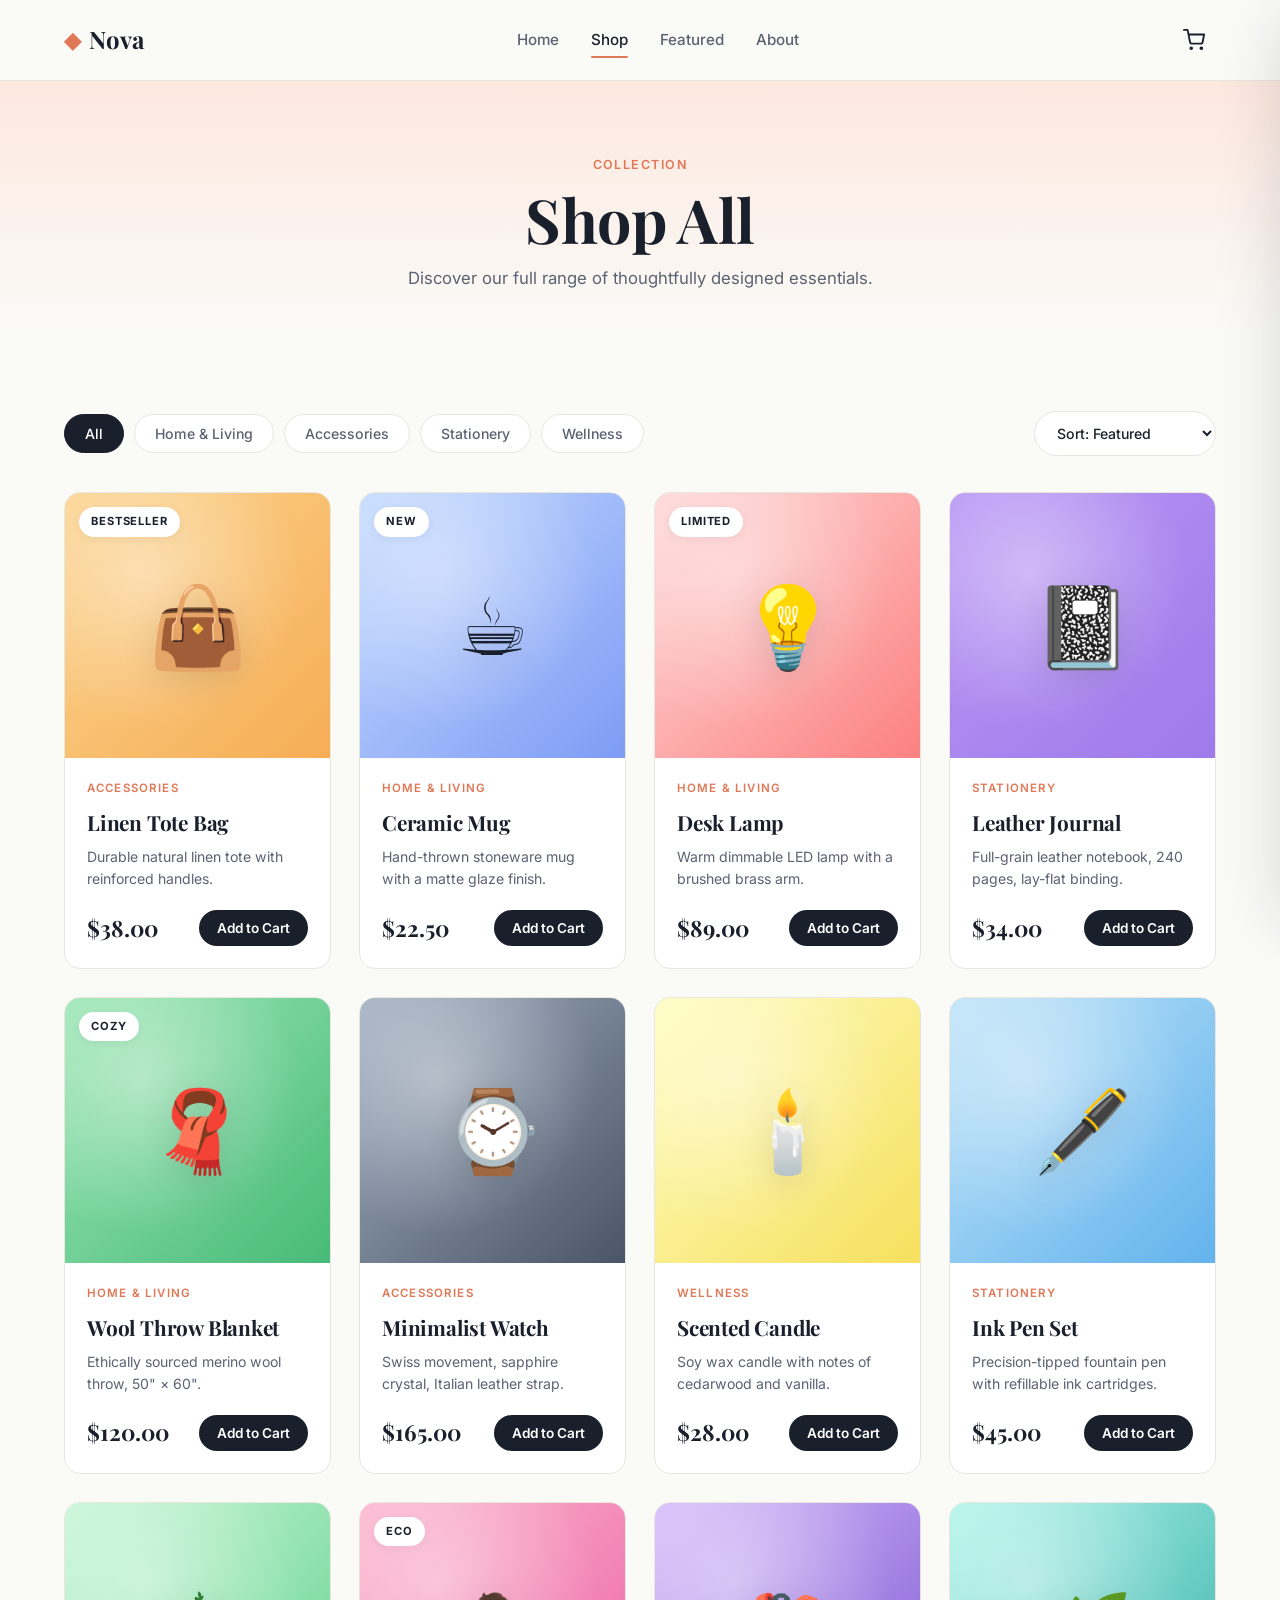
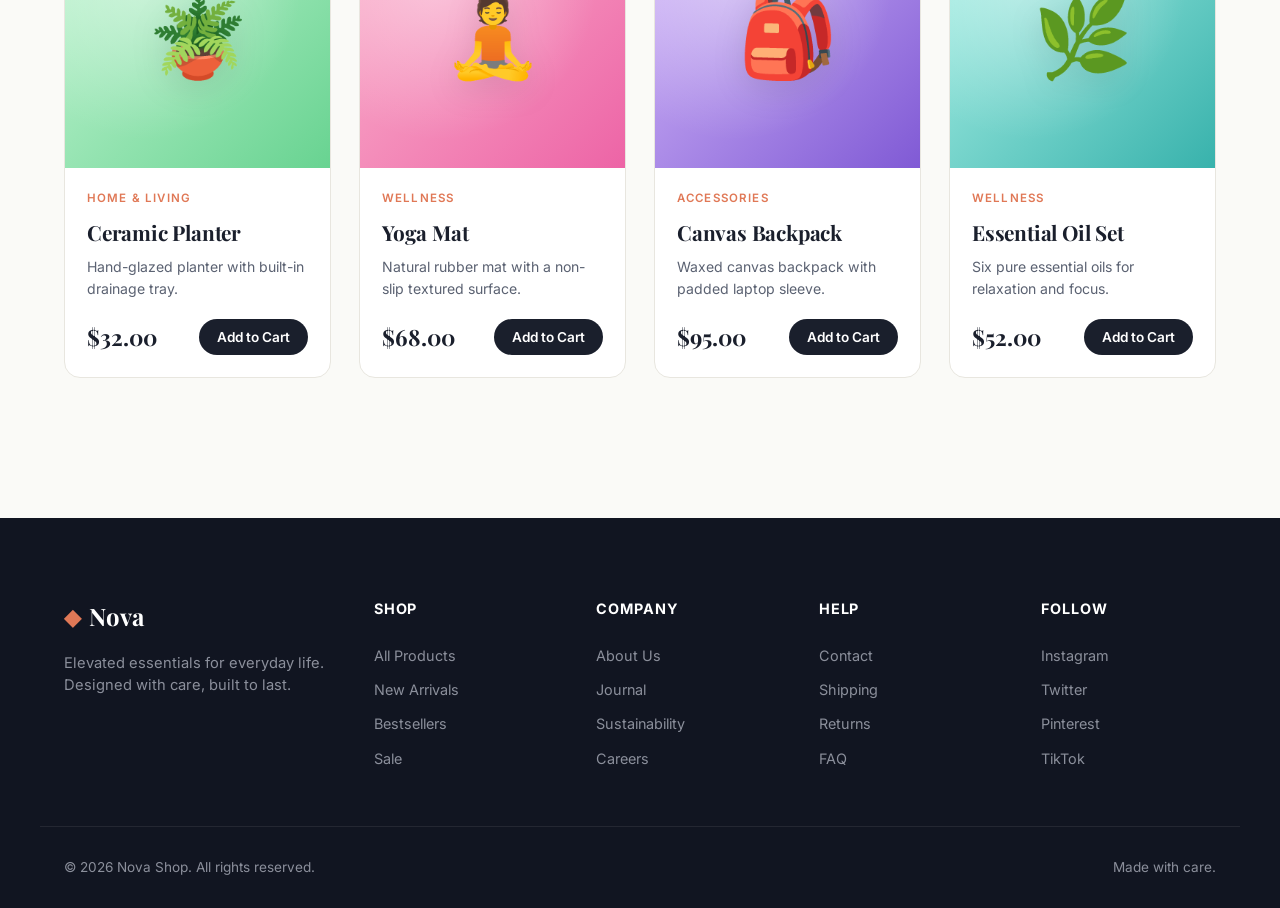
==== shop.html @ bc7efca9 "Add modern e-commerce shop site (Nova) Vanilla HTML/CSS/JS shop with homepage (hero + featured produ" ====
<!DOCTYPE html>
<html lang="en">
<head>
  <meta charset="UTF-8" />
  <meta name="viewport" content="width=device-width, initial-scale=1.0" />
  <title>Shop — Nova</title>
  <meta name="description" content="Browse the full Nova collection." />
  <link rel="stylesheet" href="css/style.css" />
  <link rel="preconnect" href="https://fonts.googleapis.com" />
  <link rel="preconnect" href="https://fonts.gstatic.com" crossorigin />
  <link href="https://fonts.googleapis.com/css2?family=Inter:wght@400;500;600;700;800&family=Playfair+Display:wght@600;700&display=swap" rel="stylesheet" />
</head>
<body>
  <header class="navbar">
    <div class="container nav-inner">
      <a href="index.html" class="logo">
        <span class="logo-mark">◆</span> Nova
      </a>
      <nav class="nav-links" id="navLinks">
        <a href="index.html">Home</a>
        <a href="shop.html" class="active">Shop</a>
        <a href="index.html#featured">Featured</a>
        <a href="index.html#about">About</a>
      </nav>
      <div class="nav-actions">
        <button class="icon-btn" id="cartToggle" aria-label="Open cart">
          <svg viewBox="0 0 24 24" width="22" height="22" fill="none" stroke="currentColor" stroke-width="2" stroke-linecap="round" stroke-linejoin="round">
            <circle cx="9" cy="21" r="1"></circle>
            <circle cx="20" cy="21" r="1"></circle>
            <path d="M1 1h4l2.7 13.4a2 2 0 0 0 2 1.6h9.7a2 2 0 0 0 2-1.6L23 6H6"></path>
          </svg>
          <span class="cart-count" id="cartCount">0</span>
        </button>
        <button class="icon-btn menu-btn" id="menuBtn" aria-label="Menu">
          <svg viewBox="0 0 24 24" width="22" height="22" fill="none" stroke="currentColor" stroke-width="2" stroke-linecap="round" stroke-linejoin="round">
            <line x1="3" y1="6" x2="21" y2="6"></line>
            <line x1="3" y1="12" x2="21" y2="12"></line>
            <line x1="3" y1="18" x2="21" y2="18"></line>
          </svg>
        </button>
      </div>
    </div>
  </header>

  <!-- Page header -->
  <section class="page-head">
    <div class="container">
      <span class="eyebrow">Collection</span>
      <h1>Shop All</h1>
      <p>Discover our full range of thoughtfully designed essentials.</p>
    </div>
  </section>

  <!-- Filters + products -->
  <section class="section">
    <div class="container">
      <div class="shop-toolbar">
        <div class="filters" id="filters">
          <button class="chip active" data-cat="all">All</button>
          <button class="chip" data-cat="Home & Living">Home & Living</button>
          <button class="chip" data-cat="Accessories">Accessories</button>
          <button class="chip" data-cat="Stationery">Stationery</button>
          <button class="chip" data-cat="Wellness">Wellness</button>
        </div>
        <select class="sort" id="sort">
          <option value="featured">Sort: Featured</option>
          <option value="price-asc">Price: Low to High</option>
          <option value="price-desc">Price: High to Low</option>
          <option value="name">Name: A → Z</option>
        </select>
      </div>
      <div class="product-grid" id="productGrid"></div>
    </div>
  </section>

  <!-- Footer -->
  <footer class="footer">
    <div class="container footer-inner">
      <div class="foot-brand">
        <a href="index.html" class="logo"><span class="logo-mark">◆</span> Nova</a>
        <p>Elevated essentials for everyday life. Designed with care, built to last.</p>
      </div>
      <div class="foot-col">
        <h4>Shop</h4>
        <a href="shop.html">All Products</a>
        <a href="shop.html">New Arrivals</a>
        <a href="shop.html">Bestsellers</a>
        <a href="shop.html">Sale</a>
      </div>
      <div class="foot-col">
        <h4>Company</h4>
        <a href="index.html#about">About Us</a>
        <a href="#">Journal</a>
        <a href="#">Sustainability</a>
        <a href="#">Careers</a>
      </div>
      <div class="foot-col">
        <h4>Help</h4>
        <a href="#">Contact</a>
        <a href="#">Shipping</a>
        <a href="#">Returns</a>
        <a href="#">FAQ</a>
      </div>
      <div class="foot-col">
        <h4>Follow</h4>
        <a href="#">Instagram</a>
        <a href="#">Twitter</a>
        <a href="#">Pinterest</a>
        <a href="#">TikTok</a>
      </div>
    </div>
    <div class="container foot-bottom">
      <span>© 2026 Nova Shop. All rights reserved.</span>
      <span>Made with care.</span>
    </div>
  </footer>

  <!-- Cart drawer -->
  <div class="cart-backdrop" id="cartBackdrop"></div>
  <aside class="cart-drawer" id="cartDrawer" aria-label="Shopping cart">
    <div class="cart-head">
      <h3>Your Cart</h3>
      <button class="icon-btn" id="cartClose" aria-label="Close cart">
        <svg viewBox="0 0 24 24" width="22" height="22" fill="none" stroke="currentColor" stroke-width="2" stroke-linecap="round" stroke-linejoin="round">
          <line x1="18" y1="6" x2="6" y2="18"></line>
          <line x1="6" y1="6" x2="18" y2="18"></line>
        </svg>
      </button>
    </div>
    <div class="cart-body" id="cartBody"></div>
    <div class="cart-foot">
      <div class="cart-total">
        <span>Subtotal</span>
        <strong id="cartTotal">$0.00</strong>
      </div>
      <button class="btn btn-primary full" id="checkoutBtn">Checkout</button>
    </div>
  </aside>

  <div class="toast" id="toast"></div>

  <script src="js/products.js"></script>
  <script src="js/app.js"></script>
</body>
</html>
---- css/style.css ----
/* ===== Reset & base ===== */
*, *::before, *::after { box-sizing: border-box; }
html { scroll-behavior: smooth; }
body {
  margin: 0;
  font-family: 'Inter', system-ui, -apple-system, 'Segoe UI', sans-serif;
  font-size: 16px;
  line-height: 1.55;
  color: var(--ink);
  background: var(--bg);
  -webkit-font-smoothing: antialiased;
}
img { max-width: 100%; display: block; }
a { color: inherit; text-decoration: none; }
button { font-family: inherit; cursor: pointer; border: none; background: none; color: inherit; }
h1, h2, h3, h4 { font-family: 'Playfair Display', serif; font-weight: 700; letter-spacing: -0.01em; margin: 0; }
h1 { font-size: clamp(2.2rem, 5vw, 3.8rem); line-height: 1.1; }
h2 { font-size: clamp(1.7rem, 3.5vw, 2.5rem); line-height: 1.15; }
h3 { font-size: 1.15rem; }
p { margin: 0; }

:root {
  --bg: #fafaf7;
  --bg-alt: #ffffff;
  --ink: #1a1f2c;
  --ink-2: #5b6272;
  --line: #e8e6df;
  --accent: #1a1f2c;
  --accent-2: #e07856;
  --accent-soft: #fde8df;
  --radius: 16px;
  --radius-sm: 10px;
  --shadow-sm: 0 2px 8px rgba(26, 31, 44, 0.06);
  --shadow-md: 0 10px 30px rgba(26, 31, 44, 0.08);
  --shadow-lg: 0 20px 60px rgba(26, 31, 44, 0.15);
  --container: 1200px;
}

.container {
  width: 100%;
  max-width: var(--container);
  margin: 0 auto;
  padding: 0 24px;
}

/* ===== Buttons ===== */
.btn {
  display: inline-flex;
  align-items: center;
  justify-content: center;
  gap: 8px;
  padding: 14px 26px;
  border-radius: 999px;
  font-weight: 600;
  font-size: 0.95rem;
  transition: transform .15s ease, background .2s ease, color .2s ease, box-shadow .2s ease;
  white-space: nowrap;
}
.btn.small { padding: 10px 18px; font-size: 0.85rem; }
.btn.full { width: 100%; }
.btn-primary {
  background: var(--accent);
  color: #fff;
}
.btn-primary:hover {
  background: var(--accent-2);
  transform: translateY(-2px);
  box-shadow: var(--shadow-md);
}
.btn-ghost {
  background: transparent;
  color: var(--ink);
  border: 1.5px solid var(--line);
}
.btn-ghost:hover {
  background: var(--ink);
  color: #fff;
  border-color: var(--ink);
}

.eyebrow {
  display: inline-block;
  font-size: 0.78rem;
  font-weight: 600;
  text-transform: uppercase;
  letter-spacing: 0.12em;
  color: var(--accent-2);
  margin-bottom: 12px;
}
.eyebrow.light { color: rgba(255,255,255,0.85); }

.link-arrow {
  font-weight: 600;
  color: var(--ink);
  border-bottom: 2px solid transparent;
  padding-bottom: 2px;
  transition: border-color .2s ease;
}
.link-arrow:hover { border-color: var(--accent-2); }

/* ===== Navigation ===== */
.navbar {
  position: sticky;
  top: 0;
  z-index: 100;
  background: rgba(250, 250, 247, 0.85);
  backdrop-filter: saturate(180%) blur(12px);
  border-bottom: 1px solid var(--line);
}
.nav-inner {
  display: flex;
  align-items: center;
  justify-content: space-between;
  padding: 18px 24px;
  gap: 24px;
}
.logo {
  font-family: 'Playfair Display', serif;
  font-size: 1.5rem;
  font-weight: 700;
  display: inline-flex;
  align-items: center;
  gap: 8px;
}
.logo-mark {
  color: var(--accent-2);
  font-size: 0.9em;
}
.nav-links {
  display: flex;
  gap: 32px;
  flex: 1;
  justify-content: center;
}
.nav-links a {
  font-weight: 500;
  font-size: 0.95rem;
  color: var(--ink-2);
  transition: color .2s ease;
  position: relative;
}
.nav-links a:hover, .nav-links a.active { color: var(--ink); }
.nav-links a.active::after {
  content: "";
  position: absolute;
  bottom: -6px; left: 0; right: 0;
  height: 2px;
  background: var(--accent-2);
  border-radius: 2px;
}
.nav-actions {
  display: flex;
  align-items: center;
  gap: 8px;
}
.icon-btn {
  position: relative;
  width: 44px;
  height: 44px;
  border-radius: 50%;
  display: inline-flex;
  align-items: center;
  justify-content: center;
  color: var(--ink);
  transition: background .2s ease, transform .2s ease;
}
.icon-btn:hover { background: var(--line); }
.icon-btn.bump { animation: bump .4s ease; }
@keyframes bump {
  0%, 100% { transform: scale(1); }
  50% { transform: scale(1.15); }
}
.cart-count {
  position: absolute;
  top: 2px;
  right: 2px;
  min-width: 18px;
  height: 18px;
  padding: 0 5px;
  border-radius: 999px;
  background: var(--accent-2);
  color: #fff;
  font-size: 0.7rem;
  font-weight: 700;
  display: none;
  align-items: center;
  justify-content: center;
}
.cart-count.visible { display: flex; }
.menu-btn { display: none; }

/* ===== Hero ===== */
.hero {
  padding: 60px 0 80px;
  overflow: hidden;
}
.hero-inner {
  display: grid;
  grid-template-columns: 1.1fr 1fr;
  gap: 60px;
  align-items: center;
}
.hero-copy p {
  color: var(--ink-2);
  font-size: 1.1rem;
  margin: 22px 0 34px;
  max-width: 500px;
}
.hero-cta {
  display: flex;
  gap: 14px;
  flex-wrap: wrap;
  margin-bottom: 50px;
}
.hero-stats {
  display: flex;
  gap: 40px;
  flex-wrap: wrap;
  padding-top: 30px;
  border-top: 1px solid var(--line);
}
.hero-stats > div {
  display: flex;
  flex-direction: column;
}
.hero-stats strong {
  font-family: 'Playfair Display', serif;
  font-size: 1.8rem;
  color: var(--ink);
}
.hero-stats span {
  font-size: 0.85rem;
  color: var(--ink-2);
}

.hero-art {
  position: relative;
  height: 520px;
}
.blob {
  position: absolute;
  inset: 0;
  background: radial-gradient(closest-side at 50% 50%, var(--accent-soft), transparent 70%);
  filter: blur(10px);
}
.hero-card {
  position: absolute;
  background: var(--bg-alt);
  border-radius: var(--radius);
  box-shadow: var(--shadow-lg);
  padding: 16px;
  width: 210px;
  transition: transform .3s ease;
}
.hero-card:hover { transform: translateY(-6px); }
.hc-img {
  height: 150px;
  border-radius: 12px;
  margin-bottom: 14px;
}
.hc-text span {
  display: block;
  font-size: 0.7rem;
  text-transform: uppercase;
  letter-spacing: 0.1em;
  color: var(--accent-2);
  font-weight: 600;
  margin-bottom: 4px;
}
.hc-text strong {
  font-family: 'Playfair Display', serif;
  font-size: 1.1rem;
}
.card-1 { top: 20px; right: 40px; transform: rotate(3deg); }
.card-2 { bottom: 40px; left: 0; transform: rotate(-4deg); }
.card-3 { top: 210px; right: 0; transform: rotate(6deg); z-index: 2; }

/* ===== Categories ===== */
.categories { padding: 30px 0 60px; }
.cat-grid {
  display: grid;
  grid-template-columns: repeat(4, 1fr);
  gap: 16px;
}
.cat {
  background: var(--bg-alt);
  border: 1px solid var(--line);
  border-radius: var(--radius);
  padding: 28px 22px;
  font-weight: 600;
  text-align: left;
  transition: transform .2s ease, border-color .2s ease, box-shadow .2s ease;
  position: relative;
  overflow: hidden;
}
.cat::after {
  content: "→";
  position: absolute;
  right: 22px;
  top: 50%;
  transform: translateY(-50%);
  color: var(--accent-2);
  font-size: 1.2rem;
  opacity: 0;
  transition: opacity .2s ease, right .2s ease;
}
.cat:hover {
  transform: translateY(-4px);
  border-color: var(--accent-2);
  box-shadow: var(--shadow-md);
}
.cat:hover::after { opacity: 1; right: 16px; }

/* ===== Sections ===== */
.section { padding: 80px 0; }
.section-head {
  display: flex;
  align-items: flex-end;
  justify-content: space-between;
  margin-bottom: 40px;
  gap: 20px;
  flex-wrap: wrap;
}

/* ===== Product grid ===== */
.product-grid {
  display: grid;
  grid-template-columns: repeat(auto-fill, minmax(260px, 1fr));
  gap: 28px;
}
.product-card {
  background: var(--bg-alt);
  border: 1px solid var(--line);
  border-radius: var(--radius);
  overflow: hidden;
  transition: transform .25s ease, box-shadow .25s ease, border-color .25s ease;
  display: flex;
  flex-direction: column;
}
.product-card:hover {
  transform: translateY(-6px);
  box-shadow: var(--shadow-lg);
  border-color: transparent;
}
.product-img {
  position: relative;
  aspect-ratio: 1 / 1;
  display: flex;
  align-items: center;
  justify-content: center;
  overflow: hidden;
}
.product-img::before {
  content: "";
  position: absolute;
  inset: 0;
  background: radial-gradient(circle at 30% 30%, rgba(255,255,255,0.4), transparent 60%);
}
.product-icon {
  font-size: 5rem;
  filter: drop-shadow(0 8px 16px rgba(0,0,0,0.1));
  transition: transform .3s ease;
}
.product-card:hover .product-icon { transform: scale(1.1) rotate(-4deg); }
.product-badge {
  position: absolute;
  top: 14px;
  left: 14px;
  background: var(--bg-alt);
  color: var(--ink);
  font-size: 0.7rem;
  font-weight: 700;
  text-transform: uppercase;
  letter-spacing: 0.08em;
  padding: 6px 12px;
  border-radius: 999px;
  box-shadow: var(--shadow-sm);
  z-index: 1;
}
.product-info {
  padding: 22px;
  display: flex;
  flex-direction: column;
  gap: 8px;
  flex: 1;
}
.product-cat {
  font-size: 0.72rem;
  text-transform: uppercase;
  letter-spacing: 0.1em;
  color: var(--accent-2);
  font-weight: 600;
}
.product-name {
  font-family: 'Playfair Display', serif;
  font-size: 1.3rem;
}
.product-desc {
  color: var(--ink-2);
  font-size: 0.88rem;
  flex: 1;
}
.product-foot {
  display: flex;
  align-items: center;
  justify-content: space-between;
  margin-top: 12px;
  gap: 12px;
}
.product-price {
  font-family: 'Playfair Display', serif;
  font-size: 1.4rem;
  font-weight: 700;
}

/* ===== Promo ===== */
.promo {
  background: var(--accent);
  color: #fff;
  padding: 80px 0;
}
.promo-inner {
  display: grid;
  grid-template-columns: 1fr 1fr;
  gap: 40px;
  align-items: center;
}
.promo h2 { color: #fff; margin-bottom: 12px; }
.promo p { color: rgba(255,255,255,0.75); max-width: 440px; }
.newsletter {
  display: flex;
  background: #fff;
  border-radius: 999px;
  padding: 6px;
  max-width: 460px;
  margin-left: auto;
}
.newsletter input {
  flex: 1;
  border: none;
  outline: none;
  padding: 0 20px;
  font-size: 0.95rem;
  font-family: inherit;
  background: transparent;
  color: var(--ink);
}

/* ===== Features ===== */
.features {
  display: grid;
  grid-template-columns: repeat(4, 1fr);
  gap: 30px;
}
.feature {
  text-align: left;
  padding: 28px;
  border-radius: var(--radius);
  background: var(--bg-alt);
  border: 1px solid var(--line);
  transition: transform .2s ease, box-shadow .2s ease;
}
.feature:hover { transform: translateY(-4px); box-shadow: var(--shadow-md); }
.feat-ico {
  font-size: 2rem;
  margin-bottom: 14px;
}
.feature h3 {
  font-family: 'Inter', sans-serif;
  font-size: 1.05rem;
  font-weight: 700;
  margin-bottom: 6px;
}
.feature p {
  color: var(--ink-2);
  font-size: 0.9rem;
}

/* ===== Page head ===== */
.page-head {
  padding: 70px 0 40px;
  text-align: center;
  background: linear-gradient(180deg, var(--accent-soft), transparent);
}
.page-head p {
  color: var(--ink-2);
  margin-top: 12px;
  font-size: 1.05rem;
}

/* ===== Shop toolbar ===== */
.shop-toolbar {
  display: flex;
  justify-content: space-between;
  align-items: center;
  gap: 20px;
  margin-bottom: 36px;
  flex-wrap: wrap;
}
.filters {
  display: flex;
  gap: 10px;
  flex-wrap: wrap;
}
.chip {
  padding: 10px 20px;
  border-radius: 999px;
  background: var(--bg-alt);
  border: 1.5px solid var(--line);
  font-weight: 500;
  font-size: 0.88rem;
  color: var(--ink-2);
  transition: all .2s ease;
}
.chip:hover { border-color: var(--ink); color: var(--ink); }
.chip.active {
  background: var(--ink);
  color: #fff;
  border-color: var(--ink);
}
.sort {
  padding: 12px 18px;
  border-radius: 999px;
  border: 1.5px solid var(--line);
  background: var(--bg-alt);
  font-family: inherit;
  font-size: 0.88rem;
  font-weight: 500;
  color: var(--ink);
  outline: none;
  cursor: pointer;
}
.empty {
  grid-column: 1 / -1;
  text-align: center;
  padding: 60px;
  color: var(--ink-2);
}

/* ===== Footer ===== */
.footer {
  background: #111521;
  color: #d8dae1;
  padding: 80px 0 30px;
  margin-top: 60px;
}
.footer-inner {
  display: grid;
  grid-template-columns: 1.5fr 1fr 1fr 1fr 1fr;
  gap: 48px;
  padding-bottom: 50px;
  border-bottom: 1px solid rgba(255,255,255,0.08);
}
.foot-brand .logo { color: #fff; margin-bottom: 16px; }
.foot-brand p { color: #8b8f9b; font-size: 0.92rem; max-width: 280px; }
.foot-col h4 {
  font-family: 'Inter', sans-serif;
  font-size: 0.9rem;
  font-weight: 700;
  color: #fff;
  margin-bottom: 18px;
  text-transform: uppercase;
  letter-spacing: 0.06em;
}
.foot-col a {
  display: block;
  color: #8b8f9b;
  font-size: 0.9rem;
  padding: 6px 0;
  transition: color .2s ease;
}
.foot-col a:hover { color: var(--accent-2); }
.foot-bottom {
  display: flex;
  justify-content: space-between;
  padding-top: 30px;
  color: #8b8f9b;
  font-size: 0.85rem;
  flex-wrap: wrap;
  gap: 10px;
}

/* ===== Cart drawer ===== */
.cart-backdrop {
  position: fixed;
  inset: 0;
  background: rgba(26,31,44,0.45);
  backdrop-filter: blur(4px);
  opacity: 0;
  pointer-events: none;
  transition: opacity .3s ease;
  z-index: 200;
}
.cart-backdrop.open { opacity: 1; pointer-events: auto; }
.cart-drawer {
  position: fixed;
  top: 0;
  right: 0;
  width: min(420px, 100%);
  height: 100vh;
  background: var(--bg-alt);
  box-shadow: var(--shadow-lg);
  z-index: 201;
  display: flex;
  flex-direction: column;
  transform: translateX(100%);
  transition: transform .35s cubic-bezier(.4,0,.2,1);
}
.cart-drawer.open { transform: translateX(0); }
.cart-head {
  display: flex;
  align-items: center;
  justify-content: space-between;
  padding: 22px 24px;
  border-bottom: 1px solid var(--line);
}
.cart-head h3 {
  font-family: 'Playfair Display', serif;
  font-size: 1.4rem;
}
.cart-body {
  flex: 1;
  overflow-y: auto;
  padding: 18px 24px;
}
.cart-empty {
  text-align: center;
  padding: 60px 20px;
  color: var(--ink-2);
}
.cart-empty-ico {
  font-size: 3rem;
  margin-bottom: 14px;
  opacity: 0.6;
}
.cart-empty p { margin-bottom: 20px; }
.cart-item {
  display: flex;
  gap: 14px;
  padding: 16px 0;
  border-bottom: 1px solid var(--line);
}
.cart-item:last-child { border-bottom: none; }
.ci-img {
  width: 76px;
  height: 76px;
  border-radius: 12px;
  flex-shrink: 0;
  display: flex;
  align-items: center;
  justify-content: center;
  font-size: 1.8rem;
}
.ci-info {
  flex: 1;
  display: flex;
  flex-direction: column;
  gap: 4px;
}
.ci-top {
  display: flex;
  justify-content: space-between;
  align-items: flex-start;
  gap: 8px;
}
.ci-top strong {
  font-family: 'Playfair Display', serif;
  font-size: 1.05rem;
  font-weight: 700;
}
.ci-remove {
  width: 24px;
  height: 24px;
  border-radius: 50%;
  color: var(--ink-2);
  font-size: 1.2rem;
  line-height: 1;
  transition: background .2s ease, color .2s ease;
}
.ci-remove:hover { background: var(--accent-soft); color: var(--accent-2); }
.ci-cat {
  font-size: 0.72rem;
  text-transform: uppercase;
  letter-spacing: 0.08em;
  color: var(--ink-2);
  font-weight: 600;
}
.ci-bot {
  display: flex;
  justify-content: space-between;
  align-items: center;
  margin-top: 8px;
}
.qty {
  display: flex;
  align-items: center;
  border: 1px solid var(--line);
  border-radius: 999px;
  overflow: hidden;
}
.qty button {
  width: 28px;
  height: 28px;
  font-size: 1rem;
  color: var(--ink);
  transition: background .2s ease;
}
.qty button:hover { background: var(--line); }
.qty span {
  padding: 0 10px;
  font-weight: 600;
  font-size: 0.9rem;
  min-width: 28px;
  text-align: center;
}
.cart-foot {
  padding: 22px 24px;
  border-top: 1px solid var(--line);
  background: var(--bg);
}
.cart-total {
  display: flex;
  justify-content: space-between;
  margin-bottom: 16px;
}
.cart-total span { color: var(--ink-2); }
.cart-total strong {
  font-family: 'Playfair Display', serif;
  font-size: 1.4rem;
}

/* ===== Toast ===== */
.toast {
  position: fixed;
  bottom: 30px;
  left: 50%;
  transform: translateX(-50%) translateY(20px);
  background: var(--ink);
  color: #fff;
  padding: 14px 22px;
  border-radius: 999px;
  font-size: 0.9rem;
  font-weight: 500;
  box-shadow: var(--shadow-lg);
  opacity: 0;
  pointer-events: none;
  transition: opacity .3s ease, transform .3s ease;
  z-index: 300;
}
.toast.show {
  opacity: 1;
  transform: translateX(-50%) translateY(0);
}

/* ===== Responsive ===== */
@media (max-width: 980px) {
  .hero-inner { grid-template-columns: 1fr; gap: 40px; }
  .hero-art { height: 420px; max-width: 500px; margin: 0 auto; width: 100%; }
  .promo-inner { grid-template-columns: 1fr; }
  .newsletter { margin-left: 0; }
  .features { grid-template-columns: repeat(2, 1fr); }
  .footer-inner { grid-template-columns: 1fr 1fr 1fr; }
  .foot-brand { grid-column: 1 / -1; }
  .cat-grid { grid-template-columns: repeat(2, 1fr); }
}

@media (max-width: 720px) {
  .menu-btn { display: inline-flex; }
  .nav-links {
    position: absolute;
    top: 100%;
    left: 0;
    right: 0;
    background: var(--bg-alt);
    flex-direction: column;
    align-items: flex-start;
    padding: 20px 24px;
    gap: 14px;
    border-bottom: 1px solid var(--line);
    box-shadow: var(--shadow-md);
    display: none;
  }
  .nav-links.open { display: flex; }
  .nav-links a.active::after { display: none; }
  .hero { padding: 40px 0 60px; }
  .hero-stats { gap: 24px; }
  .hero-stats strong { font-size: 1.4rem; }
  .section { padding: 60px 0; }
  .section-head { flex-direction: column; align-items: flex-start; }
  .product-grid { grid-template-columns: repeat(2, 1fr); gap: 16px; }
  .product-info { padding: 16px; }
  .product-name { font-size: 1.1rem; }
  .product-desc { display: none; }
  .product-price { font-size: 1.15rem; }
  .features { grid-template-columns: 1fr; }
  .footer-inner { grid-template-columns: 1fr 1fr; gap: 30px; }
  .shop-toolbar { flex-direction: column; align-items: stretch; }
  .sort { width: 100%; }
  .page-head { padding: 50px 0 30px; }
  .hero-art { height: 360px; }
  .hero-card { width: 170px; }
  .hc-img { height: 120px; }
}

@media (max-width: 440px) {
  .product-grid { grid-template-columns: 1fr; }
  .footer-inner { grid-template-columns: 1fr; }
  .cat-grid { grid-template-columns: 1fr; }
  .btn { padding: 12px 22px; }
}
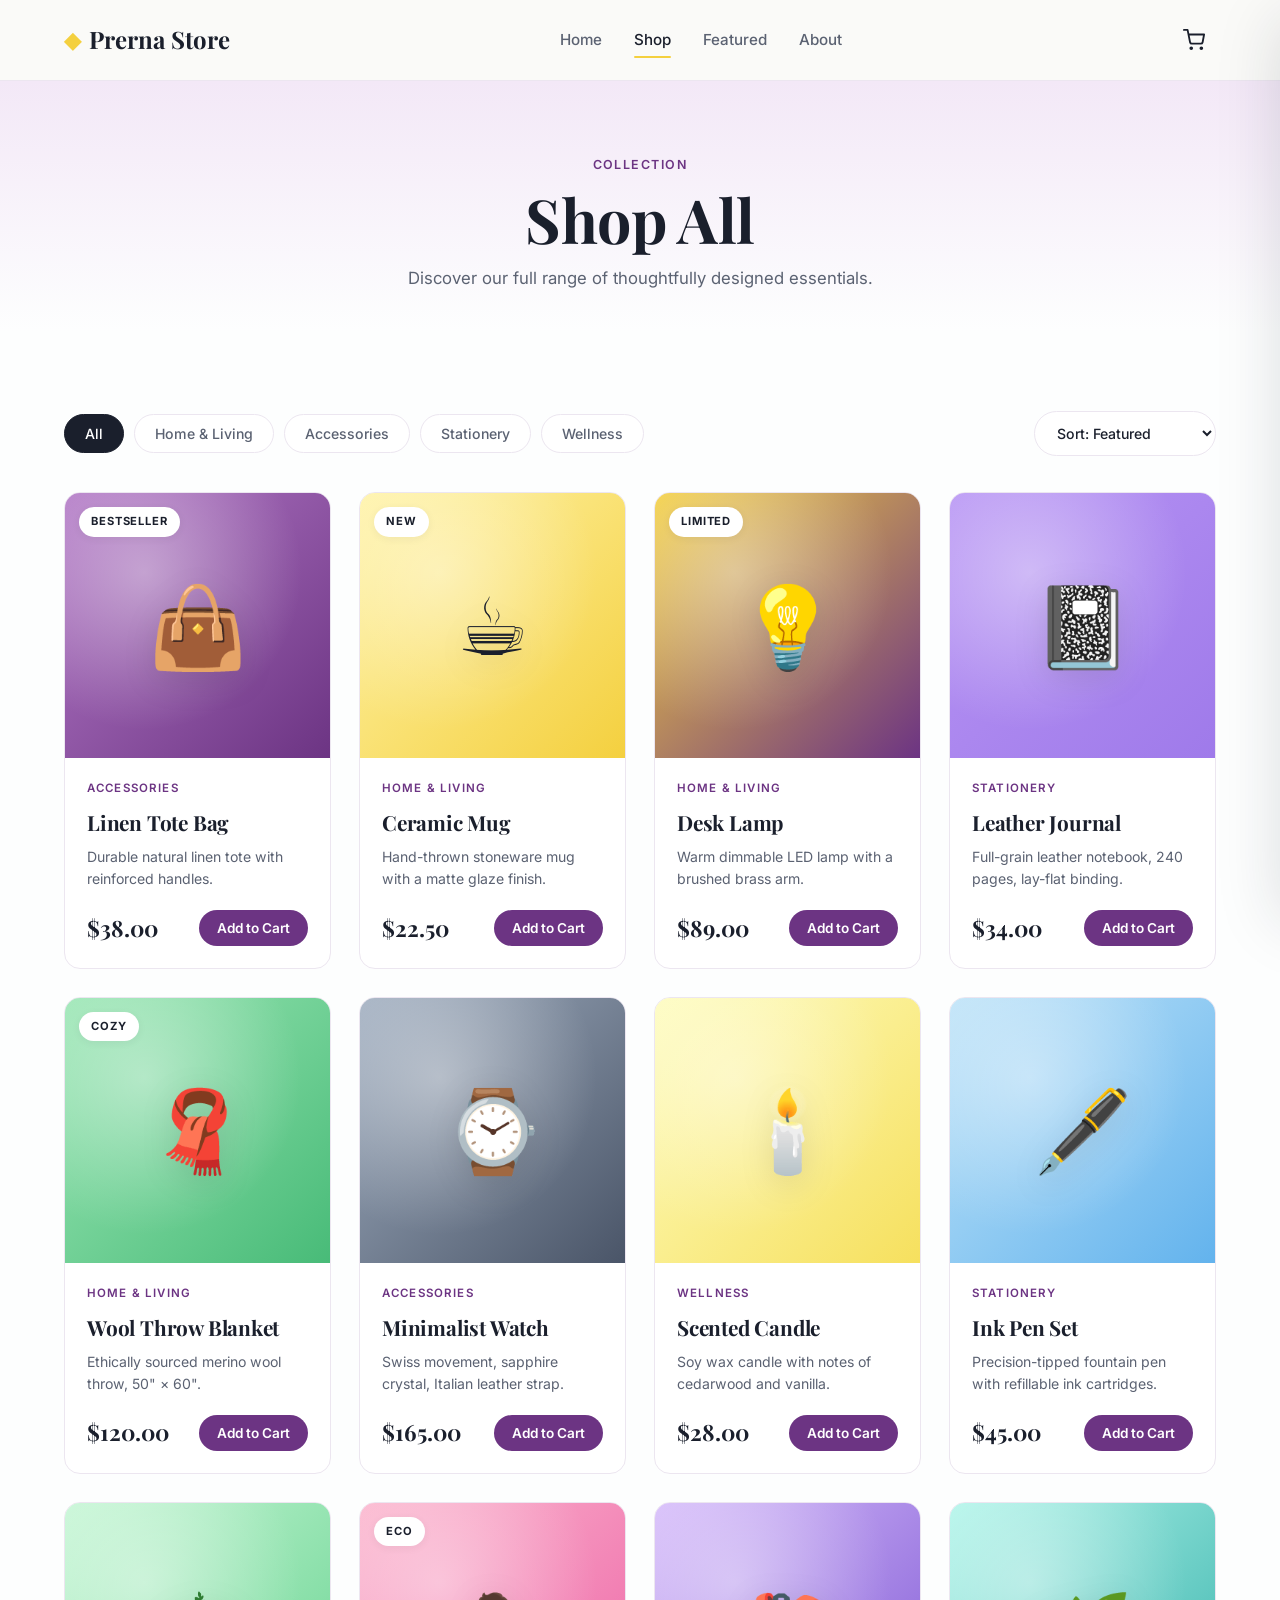
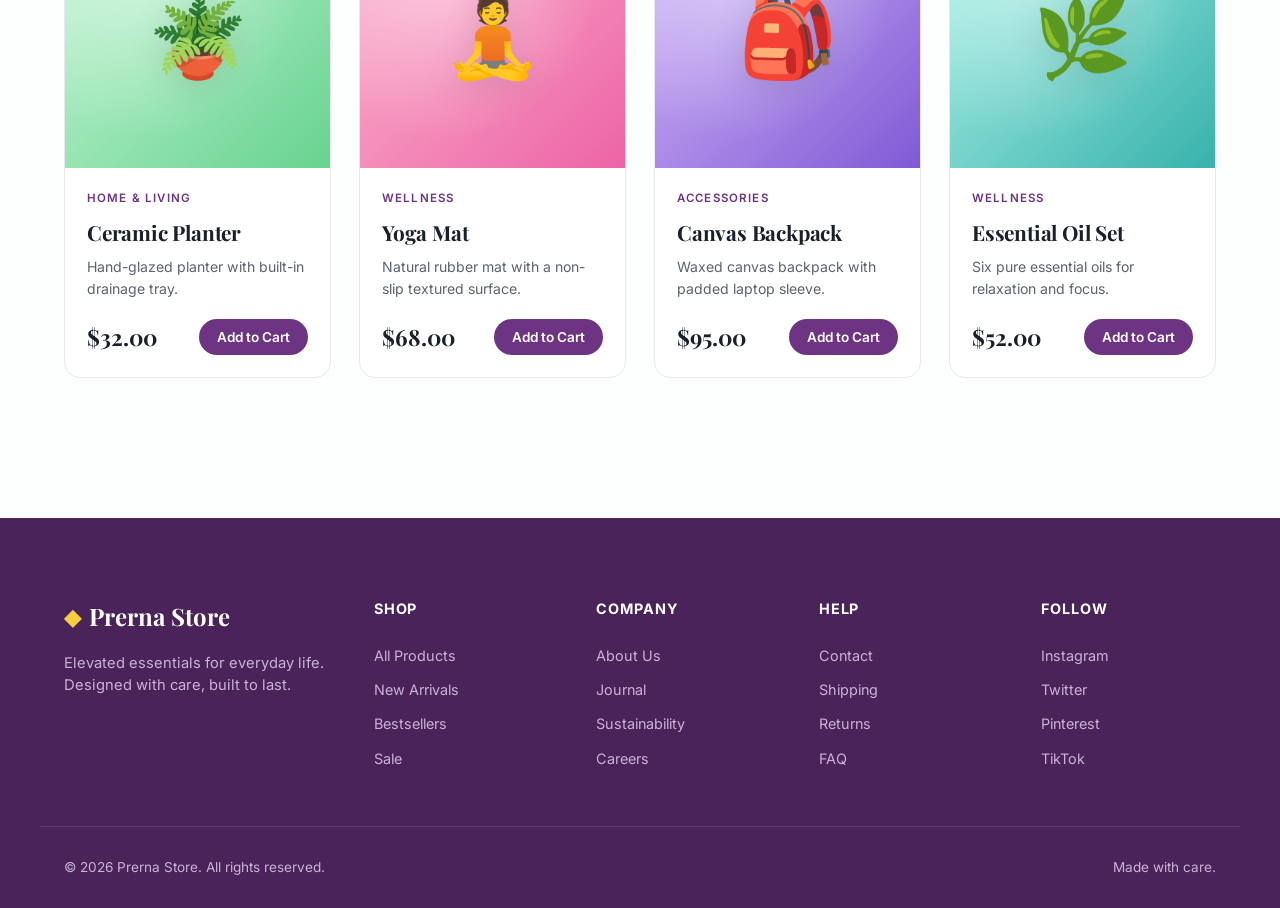
==== commit a4713af5: "Rebrand to Prerna Store with purple & gold color scheme Rename site from Nova to Prerna Store across" ====
--- a/shop.html
+++ b/shop.html
@@ -3,8 +3,8 @@
 <head>
   <meta charset="UTF-8" />
   <meta name="viewport" content="width=device-width, initial-scale=1.0" />
-  <title>Shop — Nova</title>
-  <meta name="description" content="Browse the full Nova collection." />
+  <title>Shop — Prerna Store</title>
+  <meta name="description" content="Browse the full Prerna Store collection." />
   <link rel="stylesheet" href="css/style.css" />
   <link rel="preconnect" href="https://fonts.googleapis.com" />
   <link rel="preconnect" href="https://fonts.gstatic.com" crossorigin />
@@ -14,7 +14,7 @@
   <header class="navbar">
     <div class="container nav-inner">
       <a href="index.html" class="logo">
-        <span class="logo-mark">◆</span> Nova
+        <span class="logo-mark">◆</span> Prerna Store
       </a>
       <nav class="nav-links" id="navLinks">
         <a href="index.html">Home</a>
@@ -77,7 +77,7 @@
   <footer class="footer">
     <div class="container footer-inner">
       <div class="foot-brand">
-        <a href="index.html" class="logo"><span class="logo-mark">◆</span> Nova</a>
+        <a href="index.html" class="logo"><span class="logo-mark">◆</span> Prerna Store</a>
         <p>Elevated essentials for everyday life. Designed with care, built to last.</p>
       </div>
       <div class="foot-col">
@@ -110,7 +110,7 @@
       </div>
     </div>
     <div class="container foot-bottom">
-      <span>© 2026 Nova Shop. All rights reserved.</span>
+      <span>© 2026 Prerna Store. All rights reserved.</span>
       <span>Made with care.</span>
     </div>
   </footer>
--- a/css/style.css
+++ b/css/style.css
@@ -20,14 +20,14 @@
 p { margin: 0; }
 
 :root {
-  --bg: #fafaf7;
+  --bg: #FDFEFE;
   --bg-alt: #ffffff;
   --ink: #1a1f2c;
   --ink-2: #5b6272;
-  --line: #e8e6df;
-  --accent: #1a1f2c;
-  --accent-2: #e07856;
-  --accent-soft: #fde8df;
+  --line: #ece6f0;
+  --accent: #6C3483;
+  --accent-2: #F4D03F;
+  --accent-soft: #f3e8f7;
   --radius: 16px;
   --radius-sm: 10px;
   --shadow-sm: 0 2px 8px rgba(26, 31, 44, 0.06);
@@ -64,6 +64,7 @@
 }
 .btn-primary:hover {
   background: var(--accent-2);
+  color: var(--ink);
   transform: translateY(-2px);
   box-shadow: var(--shadow-md);
 }
@@ -84,7 +85,7 @@
   font-weight: 600;
   text-transform: uppercase;
   letter-spacing: 0.12em;
-  color: var(--accent-2);
+  color: var(--accent);
   margin-bottom: 12px;
 }
 .eyebrow.light { color: rgba(255,255,255,0.85); }
@@ -96,7 +97,7 @@
   padding-bottom: 2px;
   transition: border-color .2s ease;
 }
-.link-arrow:hover { border-color: var(--accent-2); }
+.link-arrow:hover { border-color: var(--accent); }
 
 /* ===== Navigation ===== */
 .navbar {
@@ -179,7 +180,7 @@
   padding: 0 5px;
   border-radius: 999px;
   background: var(--accent-2);
-  color: #fff;
+  color: var(--ink);
   font-size: 0.7rem;
   font-weight: 700;
   display: none;
@@ -263,7 +264,7 @@
   font-size: 0.7rem;
   text-transform: uppercase;
   letter-spacing: 0.1em;
-  color: var(--accent-2);
+  color: var(--accent);
   font-weight: 600;
   margin-bottom: 4px;
 }
@@ -299,14 +300,14 @@
   right: 22px;
   top: 50%;
   transform: translateY(-50%);
-  color: var(--accent-2);
+  color: var(--accent);
   font-size: 1.2rem;
   opacity: 0;
   transition: opacity .2s ease, right .2s ease;
 }
 .cat:hover {
   transform: translateY(-4px);
-  border-color: var(--accent-2);
+  border-color: var(--accent);
   box-shadow: var(--shadow-md);
 }
 .cat:hover::after { opacity: 1; right: 16px; }
@@ -388,7 +389,7 @@
   font-size: 0.72rem;
   text-transform: uppercase;
   letter-spacing: 0.1em;
-  color: var(--accent-2);
+  color: var(--accent);
   font-weight: 600;
 }
 .product-name {
@@ -539,8 +540,8 @@
 
 /* ===== Footer ===== */
 .footer {
-  background: #111521;
-  color: #d8dae1;
+  background: #4A235A;
+  color: #e8d8ef;
   padding: 80px 0 30px;
   margin-top: 60px;
 }
@@ -549,10 +550,10 @@
   grid-template-columns: 1.5fr 1fr 1fr 1fr 1fr;
   gap: 48px;
   padding-bottom: 50px;
-  border-bottom: 1px solid rgba(255,255,255,0.08);
+  border-bottom: 1px solid rgba(255,255,255,0.12);
 }
 .foot-brand .logo { color: #fff; margin-bottom: 16px; }
-.foot-brand p { color: #8b8f9b; font-size: 0.92rem; max-width: 280px; }
+.foot-brand p { color: #c9b3d6; font-size: 0.92rem; max-width: 280px; }
 .foot-col h4 {
   font-family: 'Inter', sans-serif;
   font-size: 0.9rem;
@@ -564,7 +565,7 @@
 }
 .foot-col a {
   display: block;
-  color: #8b8f9b;
+  color: #c9b3d6;
   font-size: 0.9rem;
   padding: 6px 0;
   transition: color .2s ease;
@@ -574,7 +575,7 @@
   display: flex;
   justify-content: space-between;
   padding-top: 30px;
-  color: #8b8f9b;
+  color: #c9b3d6;
   font-size: 0.85rem;
   flex-wrap: wrap;
   gap: 10px;
@@ -677,7 +678,7 @@
   line-height: 1;
   transition: background .2s ease, color .2s ease;
 }
-.ci-remove:hover { background: var(--accent-soft); color: var(--accent-2); }
+.ci-remove:hover { background: var(--accent-soft); color: var(--accent); }
 .ci-cat {
   font-size: 0.72rem;
   text-transform: uppercase;
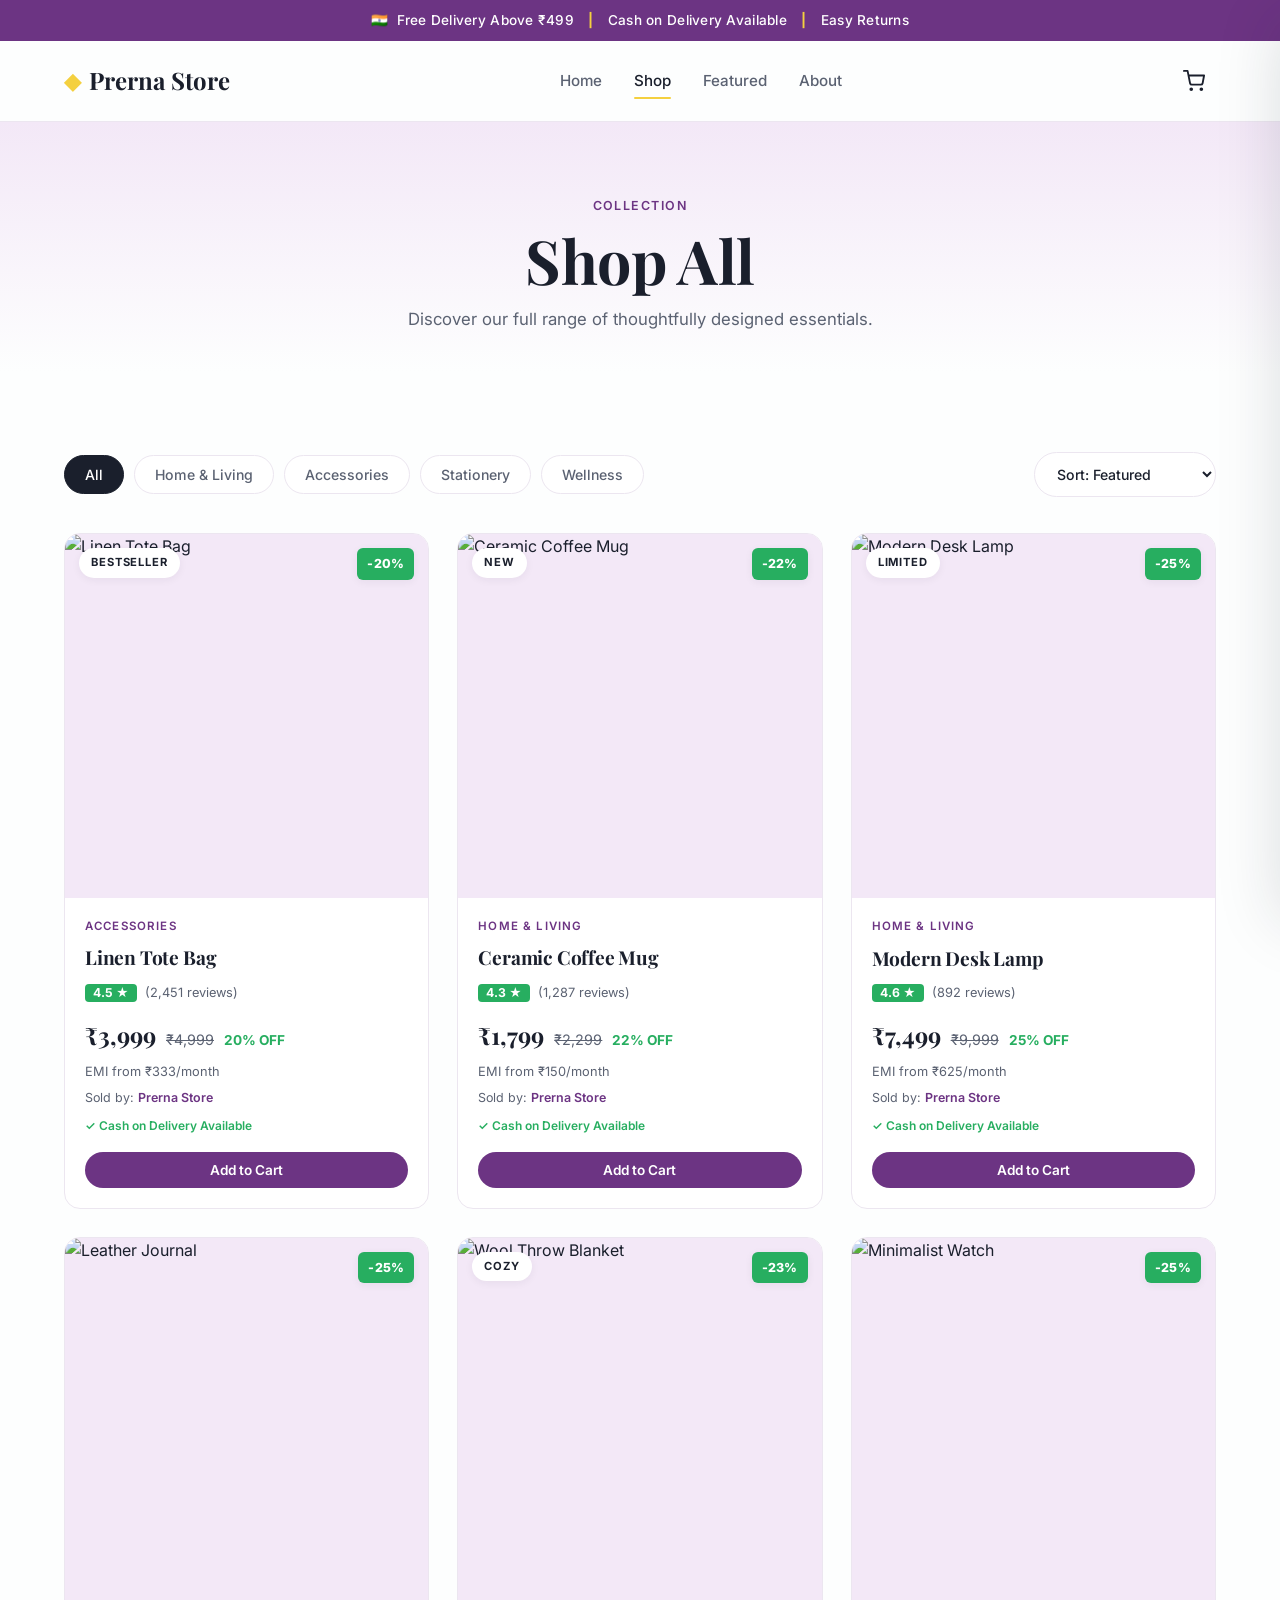
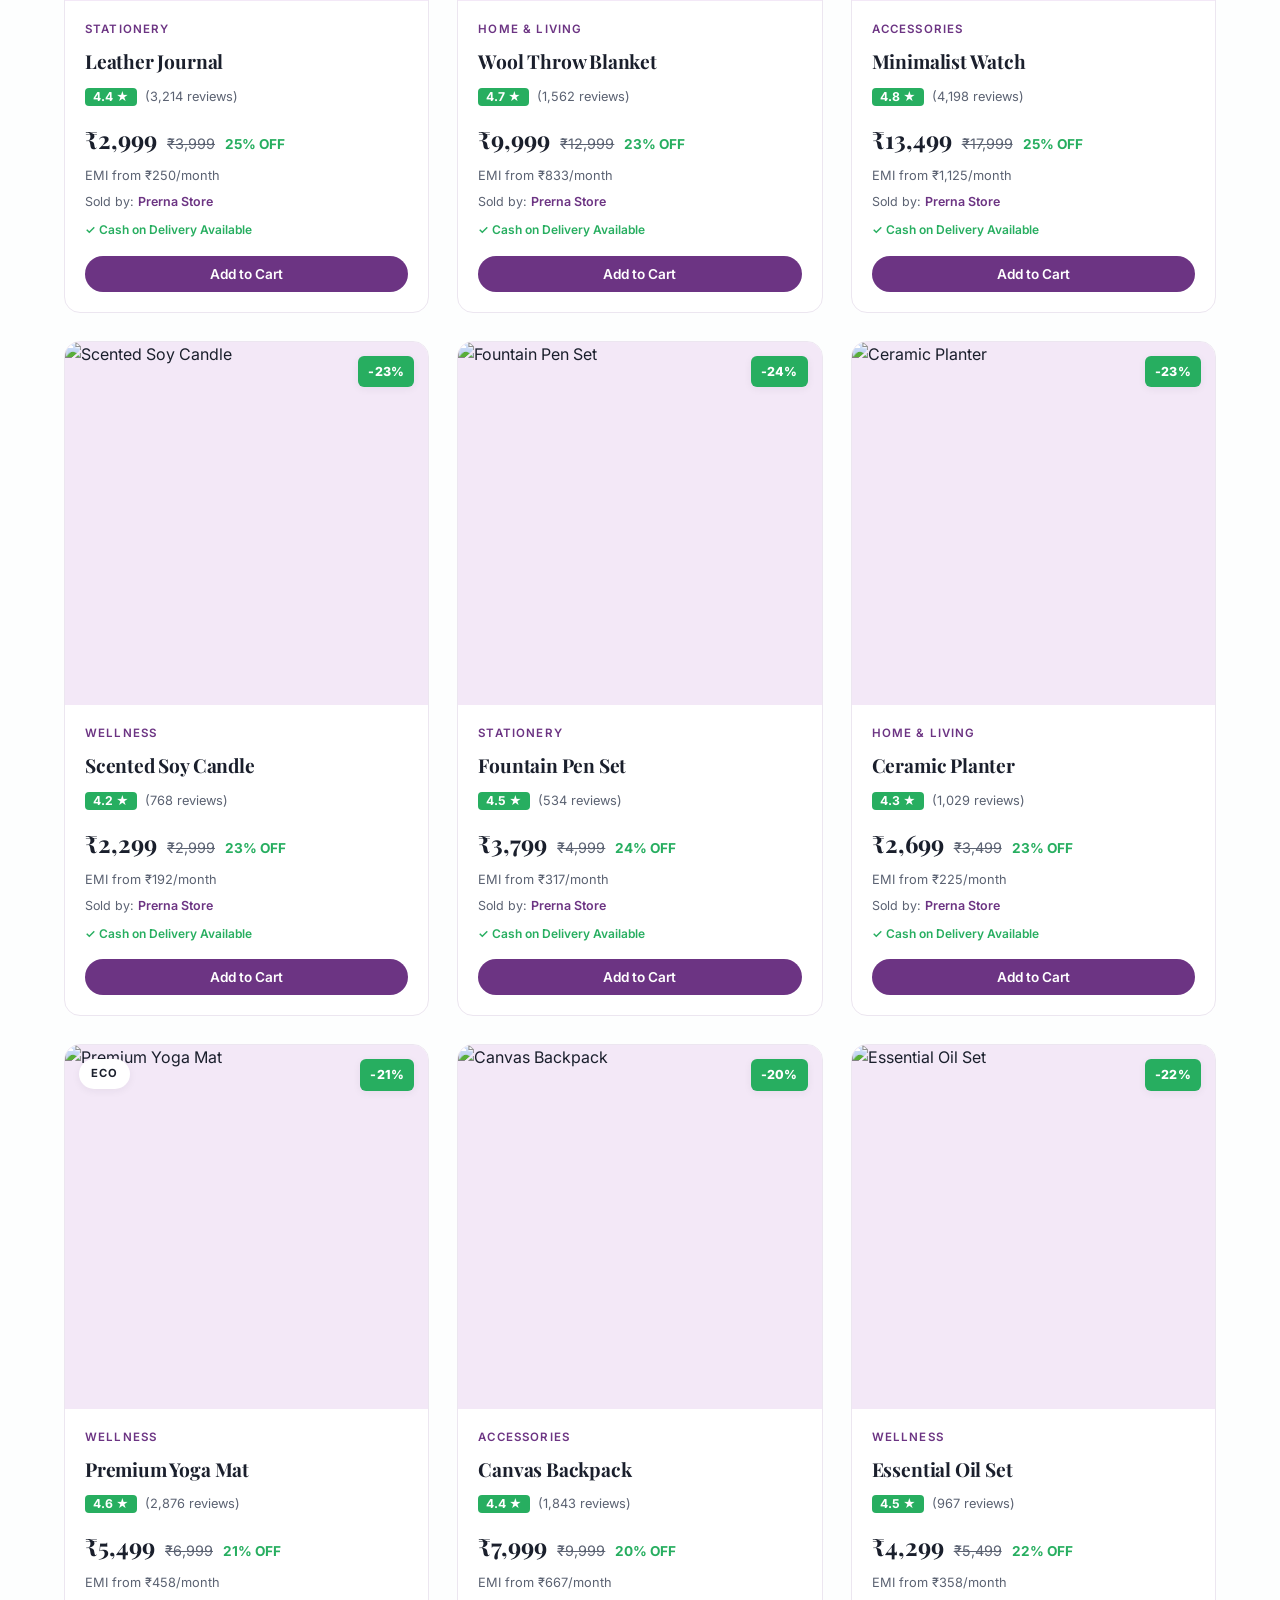
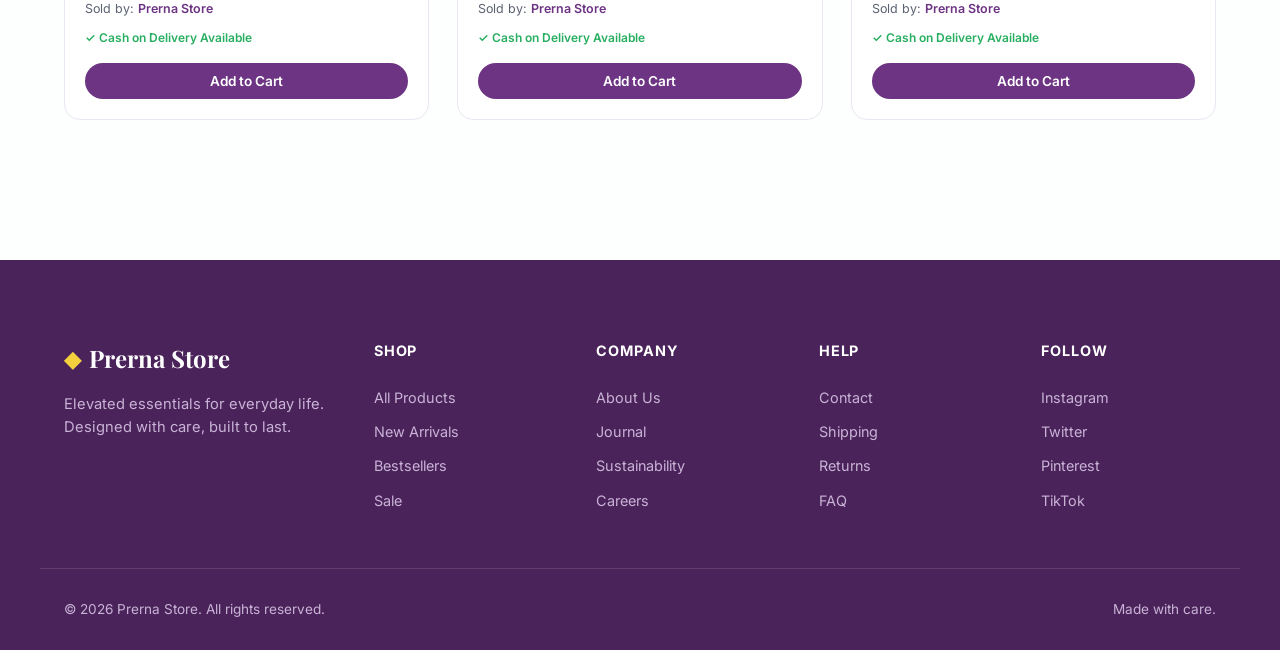
==== commit c9b2f339: "Convert shop to Indian e-commerce style with INR pricing - Replace gradient/emoji product visuals wi" ====
--- a/shop.html
+++ b/shop.html
@@ -11,6 +11,15 @@
   <link href="https://fonts.googleapis.com/css2?family=Inter:wght@400;500;600;700;800&family=Playfair+Display:wght@600;700&display=swap" rel="stylesheet" />
 </head>
 <body>
+  <!-- Announcement bar -->
+  <div class="announcement-bar">
+    <div class="container">
+      <span class="flag">🇮🇳</span> Free Delivery Above ₹499
+      <span class="sep">|</span> Cash on Delivery Available
+      <span class="sep">|</span> Easy Returns
+    </div>
+  </div>
+
   <header class="navbar">
     <div class="container nav-inner">
       <a href="index.html" class="logo">
@@ -131,7 +140,7 @@
     <div class="cart-foot">
       <div class="cart-total">
         <span>Subtotal</span>
-        <strong id="cartTotal">$0.00</strong>
+        <strong id="cartTotal">₹0</strong>
       </div>
       <button class="btn btn-primary full" id="checkoutBtn">Checkout</button>
     </div>
--- a/css/style.css
+++ b/css/style.css
@@ -99,12 +99,36 @@
 }
 .link-arrow:hover { border-color: var(--accent); }
 
+/* ===== Announcement bar ===== */
+.announcement-bar {
+  background: var(--accent);
+  color: #fff;
+  padding: 10px 0;
+  font-size: 0.85rem;
+  font-weight: 500;
+  letter-spacing: 0.02em;
+  position: relative;
+  z-index: 101;
+  overflow: hidden;
+}
+.announcement-bar .container {
+  text-align: center;
+}
+.announcement-bar .sep {
+  color: var(--accent-2);
+  margin: 0 10px;
+  font-weight: 700;
+}
+.announcement-bar .flag {
+  margin-right: 4px;
+}
+
 /* ===== Navigation ===== */
 .navbar {
   position: sticky;
   top: 0;
   z-index: 100;
-  background: rgba(250, 250, 247, 0.85);
+  background: rgba(253, 254, 254, 0.92);
   backdrop-filter: saturate(180%) blur(12px);
   border-bottom: 1px solid var(--line);
 }
@@ -326,7 +350,7 @@
 /* ===== Product grid ===== */
 .product-grid {
   display: grid;
-  grid-template-columns: repeat(auto-fill, minmax(260px, 1fr));
+  grid-template-columns: repeat(auto-fill, minmax(280px, 1fr));
   gap: 28px;
 }
 .product-card {
@@ -346,23 +370,17 @@
 .product-img {
   position: relative;
   aspect-ratio: 1 / 1;
-  display: flex;
-  align-items: center;
-  justify-content: center;
   overflow: hidden;
-}
-.product-img::before {
-  content: "";
-  position: absolute;
-  inset: 0;
-  background: radial-gradient(circle at 30% 30%, rgba(255,255,255,0.4), transparent 60%);
-}
-.product-icon {
-  font-size: 5rem;
-  filter: drop-shadow(0 8px 16px rgba(0,0,0,0.1));
-  transition: transform .3s ease;
-}
-.product-card:hover .product-icon { transform: scale(1.1) rotate(-4deg); }
+  background: var(--accent-soft);
+}
+.product-img img {
+  width: 100%;
+  height: 100%;
+  object-fit: cover;
+  transition: transform .4s ease;
+  display: block;
+}
+.product-card:hover .product-img img { transform: scale(1.06); }
 .product-badge {
   position: absolute;
   top: 14px;
@@ -378,11 +396,25 @@
   box-shadow: var(--shadow-sm);
   z-index: 1;
 }
+.discount-badge {
+  position: absolute;
+  top: 14px;
+  right: 14px;
+  background: #27AE60;
+  color: #fff;
+  font-size: 0.78rem;
+  font-weight: 800;
+  padding: 6px 10px;
+  border-radius: 6px;
+  box-shadow: var(--shadow-sm);
+  z-index: 1;
+  letter-spacing: 0.02em;
+}
 .product-info {
-  padding: 22px;
+  padding: 20px;
   display: flex;
   flex-direction: column;
-  gap: 8px;
+  gap: 6px;
   flex: 1;
 }
 .product-cat {
@@ -394,24 +426,76 @@
 }
 .product-name {
   font-family: 'Playfair Display', serif;
-  font-size: 1.3rem;
-}
-.product-desc {
-  color: var(--ink-2);
-  font-size: 0.88rem;
-  flex: 1;
-}
-.product-foot {
-  display: flex;
-  align-items: center;
-  justify-content: space-between;
-  margin-top: 12px;
-  gap: 12px;
+  font-size: 1.2rem;
+  margin-top: 2px;
+}
+.product-rating {
+  display: inline-flex;
+  align-items: center;
+  gap: 8px;
+  margin: 4px 0 2px;
+}
+.stars {
+  display: inline-flex;
+  align-items: center;
+  gap: 4px;
+  background: #27AE60;
+  color: #fff;
+  font-size: 0.76rem;
+  font-weight: 700;
+  padding: 3px 8px;
+  border-radius: 4px;
+  line-height: 1;
+}
+.reviews {
+  color: var(--ink-2);
+  font-size: 0.8rem;
+}
+.price-row {
+  display: flex;
+  align-items: baseline;
+  gap: 10px;
+  flex-wrap: wrap;
+  margin-top: 6px;
 }
 .product-price {
   font-family: 'Playfair Display', serif;
-  font-size: 1.4rem;
-  font-weight: 700;
+  font-size: 1.5rem;
+  font-weight: 700;
+  color: var(--ink);
+}
+.old-price {
+  color: var(--ink-2);
+  text-decoration: line-through;
+  font-size: 0.9rem;
+}
+.discount-text {
+  color: #27AE60;
+  font-weight: 700;
+  font-size: 0.85rem;
+}
+.emi {
+  font-size: 0.8rem;
+  color: var(--ink-2);
+  margin-top: 2px;
+}
+.sold-by {
+  font-size: 0.78rem;
+  color: var(--ink-2);
+}
+.sold-by strong {
+  color: var(--accent);
+  font-weight: 600;
+}
+.cod-badge {
+  display: inline-block;
+  font-size: 0.75rem;
+  color: #27AE60;
+  font-weight: 600;
+  margin: 4px 0 10px;
+}
+.product-card .add-btn {
+  margin-top: auto;
 }
 
 /* ===== Promo ===== */
@@ -647,10 +731,14 @@
   height: 76px;
   border-radius: 12px;
   flex-shrink: 0;
-  display: flex;
-  align-items: center;
-  justify-content: center;
-  font-size: 1.8rem;
+  overflow: hidden;
+  background: var(--accent-soft);
+}
+.ci-img img {
+  width: 100%;
+  height: 100%;
+  object-fit: cover;
+  display: block;
 }
 .ci-info {
   flex: 1;
@@ -788,11 +876,10 @@
   .hero-stats strong { font-size: 1.4rem; }
   .section { padding: 60px 0; }
   .section-head { flex-direction: column; align-items: flex-start; }
-  .product-grid { grid-template-columns: repeat(2, 1fr); gap: 16px; }
+  .product-grid { grid-template-columns: 1fr; gap: 18px; }
   .product-info { padding: 16px; }
   .product-name { font-size: 1.1rem; }
-  .product-desc { display: none; }
-  .product-price { font-size: 1.15rem; }
+  .product-price { font-size: 1.25rem; }
   .features { grid-template-columns: 1fr; }
   .footer-inner { grid-template-columns: 1fr 1fr; gap: 30px; }
   .shop-toolbar { flex-direction: column; align-items: stretch; }
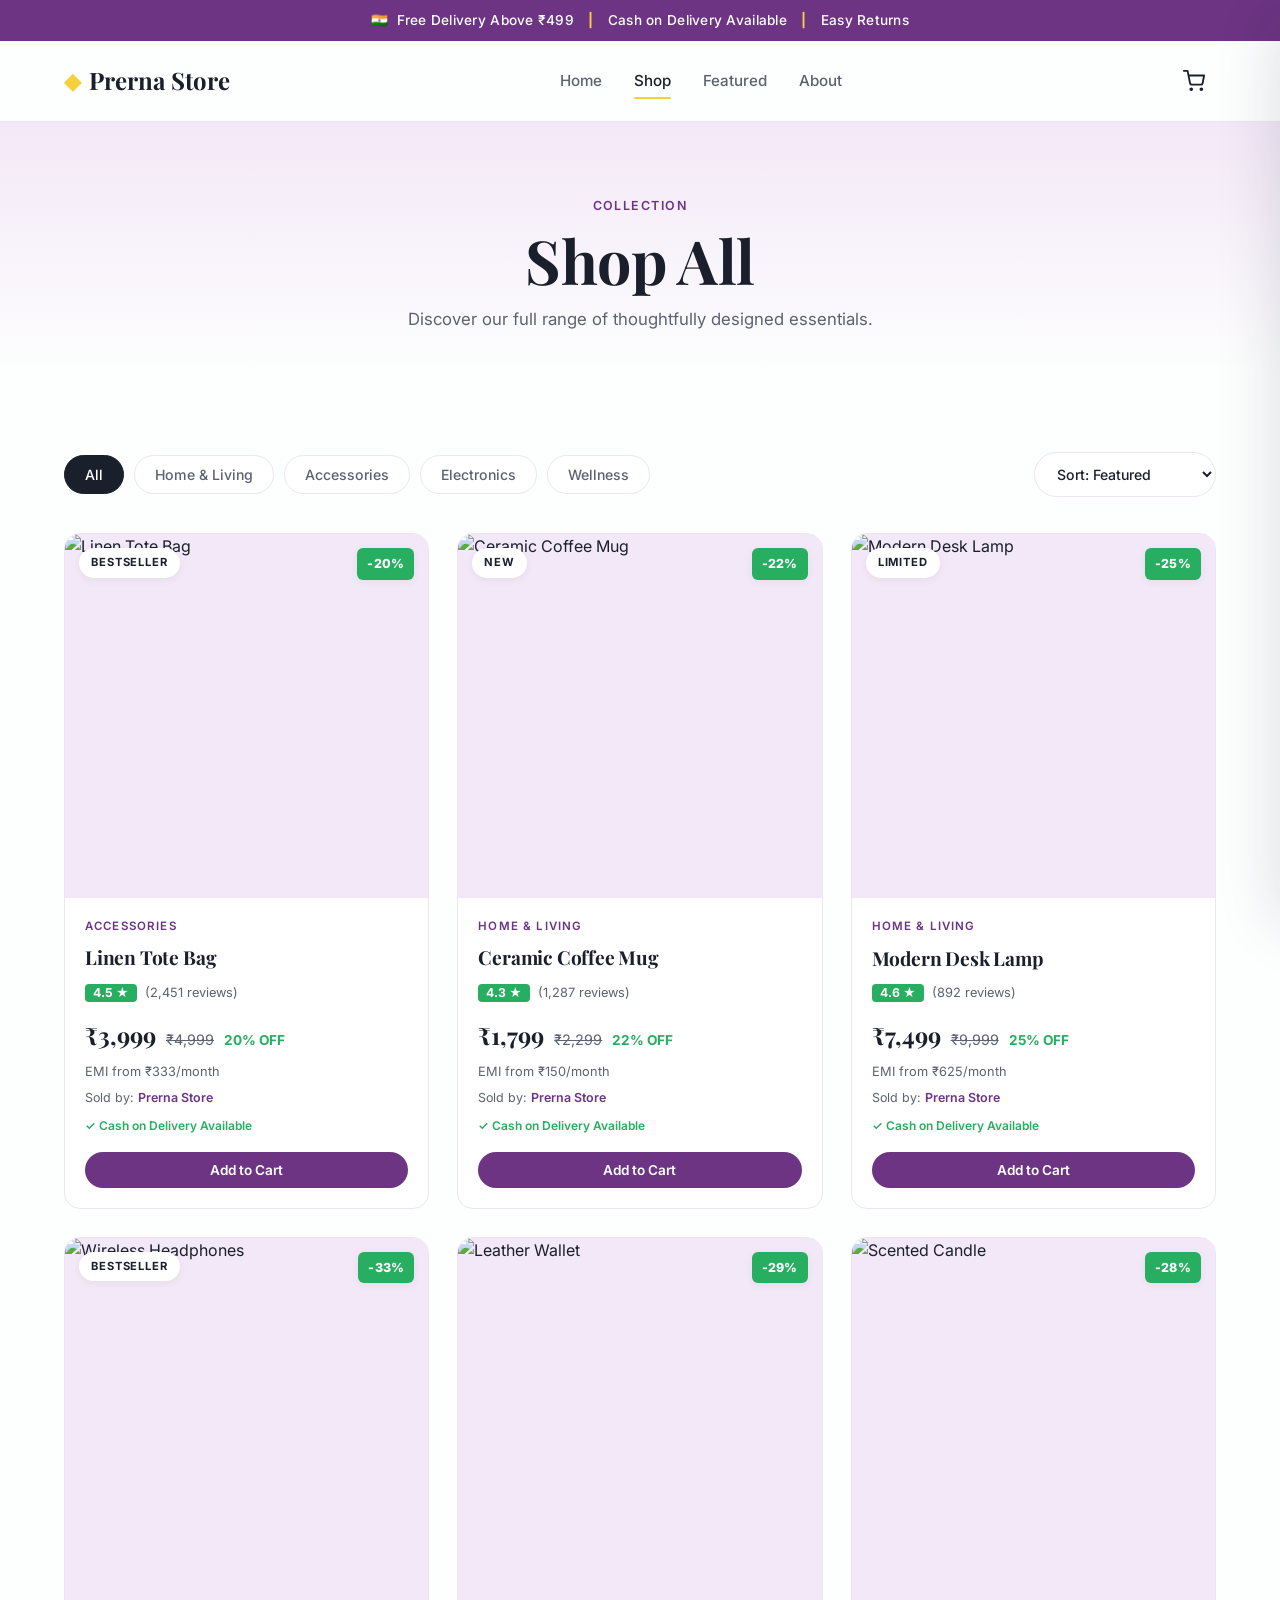
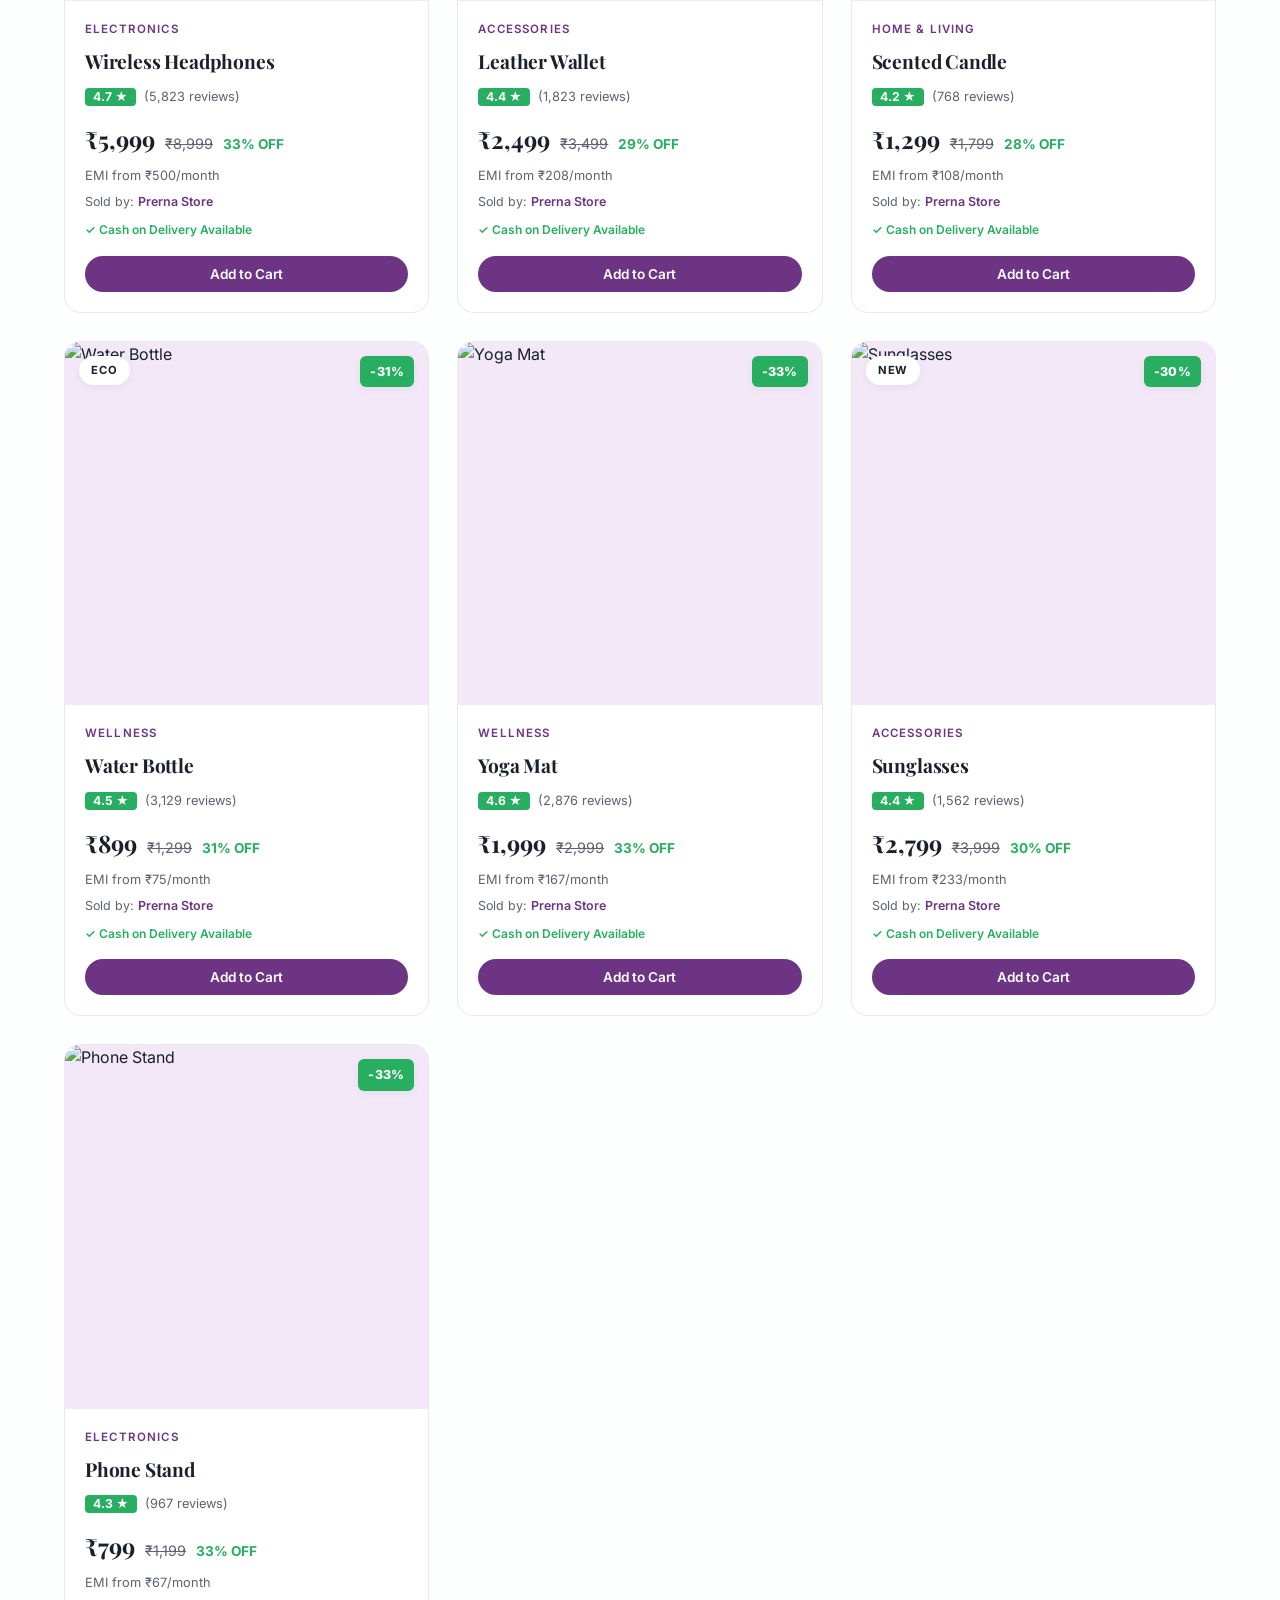
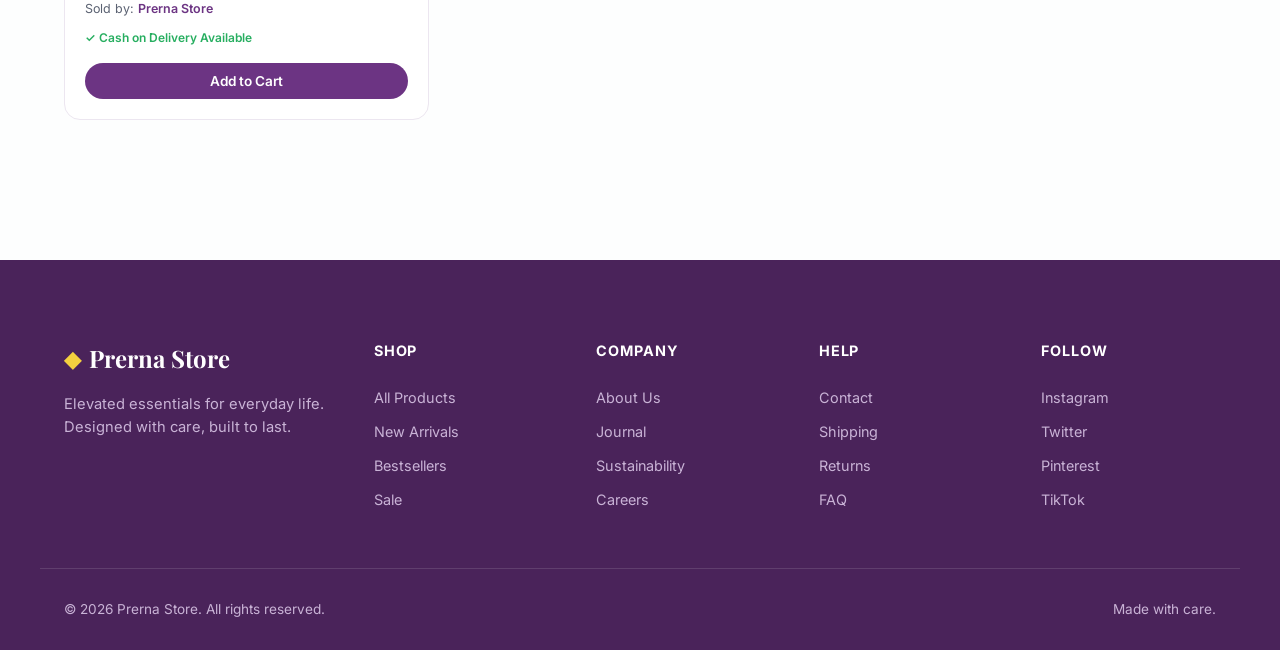
==== commit 575f8d16: "Replace product catalog with 10 products and specific Unsplash URLs Rewrite products.js with the 10 " ====
--- a/shop.html
+++ b/shop.html
@@ -3,9 +3,12 @@
 <head>
   <meta charset="UTF-8" />
   <meta name="viewport" content="width=device-width, initial-scale=1.0" />
+  <meta http-equiv="Cache-Control" content="no-cache, no-store, must-revalidate" />
+  <meta http-equiv="Pragma" content="no-cache" />
+  <meta http-equiv="Expires" content="0" />
   <title>Shop — Prerna Store</title>
   <meta name="description" content="Browse the full Prerna Store collection." />
-  <link rel="stylesheet" href="css/style.css" />
+  <link rel="stylesheet" href="css/style.css?v=20260410" />
   <link rel="preconnect" href="https://fonts.googleapis.com" />
   <link rel="preconnect" href="https://fonts.gstatic.com" crossorigin />
   <link href="https://fonts.googleapis.com/css2?family=Inter:wght@400;500;600;700;800&family=Playfair+Display:wght@600;700&display=swap" rel="stylesheet" />
@@ -68,7 +71,7 @@
           <button class="chip active" data-cat="all">All</button>
           <button class="chip" data-cat="Home & Living">Home & Living</button>
           <button class="chip" data-cat="Accessories">Accessories</button>
-          <button class="chip" data-cat="Stationery">Stationery</button>
+          <button class="chip" data-cat="Electronics">Electronics</button>
           <button class="chip" data-cat="Wellness">Wellness</button>
         </div>
         <select class="sort" id="sort">
@@ -148,7 +151,7 @@
 
   <div class="toast" id="toast"></div>
 
-  <script src="js/products.js"></script>
-  <script src="js/app.js"></script>
+  <script src="js/products.js?v=20260410"></script>
+  <script src="js/app.js?v=20260410"></script>
 </body>
 </html>
